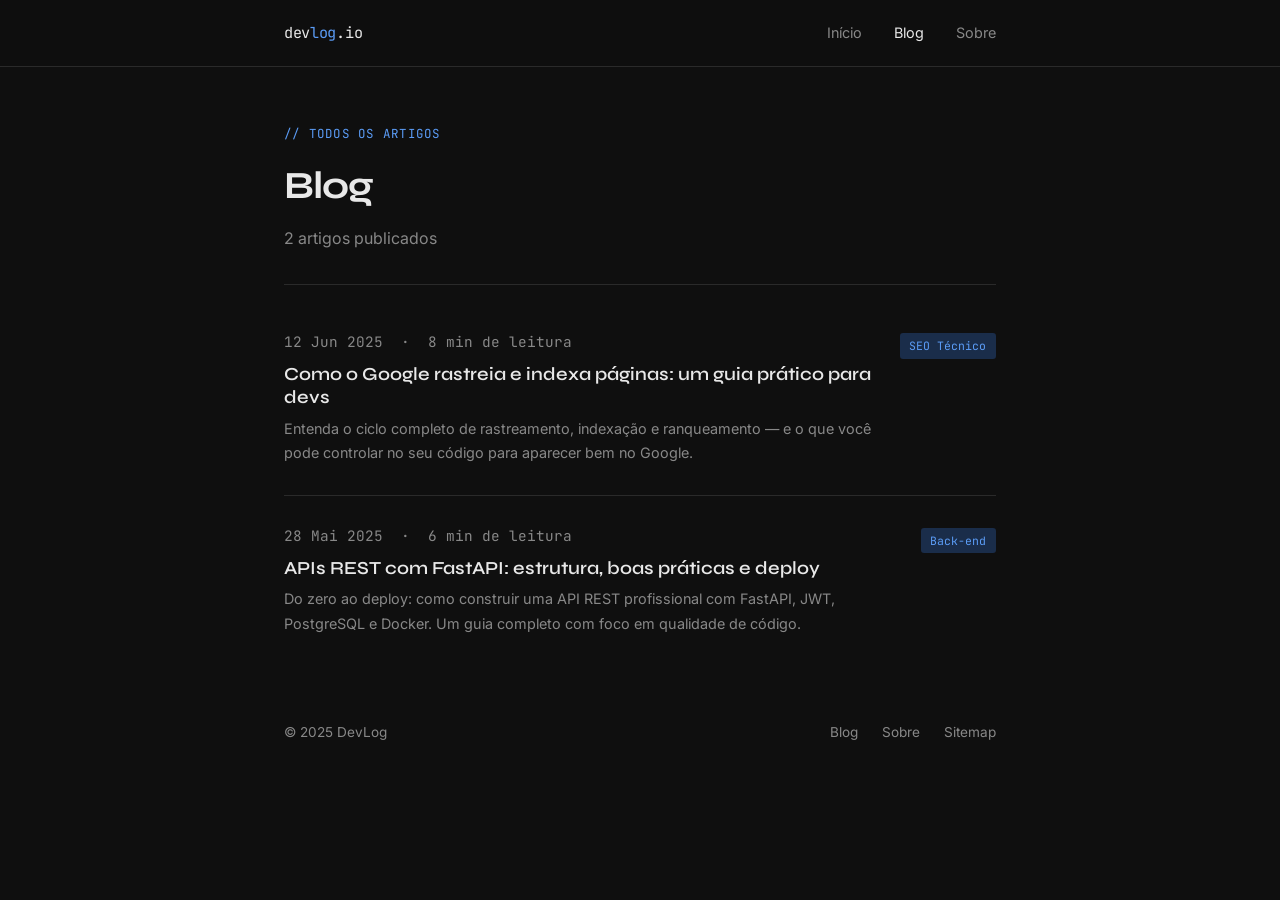
==== blog.html @ d5c86665 "uploading test site to github" ====
<!DOCTYPE html>
<html lang="pt-BR">
<head>
  <meta charset="UTF-8" />
  <meta name="viewport" content="width=device-width, initial-scale=1.0" />

  <!-- SEO BÁSICO -->
  <title>Blog – DevLog | Artigos sobre Desenvolvimento e Tech</title>
  <meta name="description" content="Todos os artigos do DevLog: desenvolvimento back-end, SEO técnico, ferramentas para devs e dicas de carreira em tecnologia." />
  <meta name="robots" content="index, follow" />
  <link rel="canonical" href="https://IsaacTeles-cmd.github.io/seo-lab/blog.html" />

  <!-- OPEN GRAPH -->
  <meta property="og:type" content="website" />
  <meta property="og:title" content="Blog – DevLog | Artigos sobre Desenvolvimento e Tech" />
  <meta property="og:description" content="Todos os artigos do DevLog: desenvolvimento back-end, SEO técnico, ferramentas para devs e dicas de carreira em tecnologia." />
  <meta property="og:url" content="https://IsaacTeles-cmd.github.io/seo-lab/blog.html" />
  <meta property="og:locale" content="pt_BR" />

  <!-- SCHEMA.ORG – Blog -->
  <script type="application/ld+json">
  {
    "@context": "https://schema.org",
    "@type": "Blog",
    "name": "DevLog",
    "url": "https://IsaacTeles-cmd.github.io/seo-lab/blog.html",
    "description": "Artigos sobre desenvolvimento de software e tecnologia",
    "inLanguage": "pt-BR",
    "blogPost": [
      {
        "@type": "BlogPosting",
        "headline": "Como o Google rastreia e indexa páginas: um guia prático para devs",
        "url": "https://IsaacTeles-cmd.github.io/seo-lab/post-1.html",
        "datePublished": "2025-06-12"
      },
      {
        "@type": "BlogPosting",
        "headline": "APIs REST com FastAPI: estrutura, boas práticas e deploy",
        "url": "https://IsaacTeles-cmd.github.io/seo-lab/post-2.html",
        "datePublished": "2025-05-28"
      }
    ]
  }
  </script>

  <link rel="preconnect" href="https://fonts.googleapis.com" />
  <link rel="preconnect" href="https://fonts.gstatic.com" crossorigin />
  <link href="https://fonts.googleapis.com/css2?family=Syne:wght@600;700&family=Inter:wght@400;500&family=JetBrains+Mono:wght@400;500&display=swap" rel="stylesheet" />
  <link rel="stylesheet" href="css/style.css" />
</head>
<body>

  <nav>
    <div class="nav-inner">
      <a href="index.html" class="nav-logo">dev<span>log</span>.io</a>
      <ul class="nav-links">
        <li><a href="index.html">Início</a></li>
        <li><a href="blog.html" class="active">Blog</a></li>
        <li><a href="sobre.html">Sobre</a></li>
      </ul>
    </div>
  </nav>

  <main>
    <div class="container">

      <section class="article-header">
        <p class="hero-eyebrow">// todos os artigos</p>
        <h1>Blog</h1>
        <p style="color:var(--muted); margin-top:0.5rem;">2 artigos publicados</p>
      </section>

      <section style="padding: 1rem 0;">
        <div class="post-grid">

          <article class="post-card">
            <div>
              <p class="post-meta">12 Jun 2025 &nbsp;·&nbsp; 8 min de leitura</p>
              <h3><a href="post-1.html">Como o Google rastreia e indexa páginas: um guia prático para devs</a></h3>
              <p>Entenda o ciclo completo de rastreamento, indexação e ranqueamento — e o que você pode controlar no seu código para aparecer bem no Google.</p>
            </div>
            <span class="post-tag">SEO Técnico</span>
          </article>

          <article class="post-card">
            <div>
              <p class="post-meta">28 Mai 2025 &nbsp;·&nbsp; 6 min de leitura</p>
              <h3><a href="post-2.html">APIs REST com FastAPI: estrutura, boas práticas e deploy</a></h3>
              <p>Do zero ao deploy: como construir uma API REST profissional com FastAPI, JWT, PostgreSQL e Docker. Um guia completo com foco em qualidade de código.</p>
            </div>
            <span class="post-tag">Back-end</span>
          </article>

        </div>
      </section>

    </div>
  </main>

  <footer>
    <div class="footer-inner">
      <span>© 2025 DevLog</span>
      <div class="footer-links">
        <a href="blog.html">Blog</a>
        <a href="sobre.html">Sobre</a>
        <a href="sitemap.xml">Sitemap</a>
      </div>
    </div>
  </footer>

</body>
</html>
---- css/style.css ----
/* === TOKENS === */
:root {
  --bg: #0f0f0f;
  --surface: #181818;
  --border: #2a2a2a;
  --text: #e8e8e8;
  --muted: #888;
  --accent: #5b9cf6;
  --accent-dim: #1a2d4a;
  --font-display: 'Syne', sans-serif;
  --font-body: 'Inter', sans-serif;
  --font-mono: 'JetBrains Mono', monospace;
  --max-w: 760px;
  --radius: 6px;
}

/* === RESET === */
*, *::before, *::after { box-sizing: border-box; margin: 0; padding: 0; }
html { scroll-behavior: smooth; }
body {
  background: var(--bg);
  color: var(--text);
  font-family: var(--font-body);
  font-size: 1rem;
  line-height: 1.7;
  -webkit-font-smoothing: antialiased;
}
img { max-width: 100%; display: block; }
a { color: var(--accent); text-decoration: none; }
a:hover { text-decoration: underline; }

/* === LAYOUT === */
.container {
  max-width: var(--max-w);
  margin: 0 auto;
  padding: 0 1.5rem;
}

/* === NAVBAR === */
nav {
  border-bottom: 1px solid var(--border);
  padding: 1.2rem 0;
  position: sticky;
  top: 0;
  background: rgba(15,15,15,0.92);
  backdrop-filter: blur(10px);
  z-index: 100;
}
.nav-inner {
  max-width: var(--max-w);
  margin: 0 auto;
  padding: 0 1.5rem;
  display: flex;
  align-items: center;
  justify-content: space-between;
}
.nav-logo {
  font-family: var(--font-mono);
  font-size: 0.95rem;
  color: var(--text);
  letter-spacing: -0.02em;
}
.nav-logo span { color: var(--accent); }
.nav-links {
  display: flex;
  gap: 2rem;
  list-style: none;
}
.nav-links a {
  color: var(--muted);
  font-size: 0.9rem;
  transition: color 0.2s;
}
.nav-links a:hover,
.nav-links a.active { color: var(--text); text-decoration: none; }

/* === HERO === */
.hero {
  padding: 5rem 0 3rem;
  border-bottom: 1px solid var(--border);
}
.hero-eyebrow {
  font-family: var(--font-mono);
  font-size: 0.78rem;
  color: var(--accent);
  letter-spacing: 0.1em;
  text-transform: uppercase;
  margin-bottom: 1.2rem;
}
.hero h1 {
  font-family: var(--font-display);
  font-size: clamp(2rem, 5vw, 3.2rem);
  font-weight: 700;
  line-height: 1.1;
  letter-spacing: -0.03em;
  margin-bottom: 1.2rem;
}
.hero h1 em {
  font-style: normal;
  color: var(--accent);
}
.hero-desc {
  font-size: 1.05rem;
  color: var(--muted);
  max-width: 560px;
  margin-bottom: 2rem;
}
.btn {
  display: inline-flex;
  align-items: center;
  gap: 0.5rem;
  background: var(--accent);
  color: #000;
  font-weight: 600;
  font-size: 0.9rem;
  padding: 0.65rem 1.4rem;
  border-radius: var(--radius);
  transition: opacity 0.2s;
}
.btn:hover { opacity: 0.85; text-decoration: none; }
.btn-ghost {
  background: transparent;
  color: var(--muted);
  border: 1px solid var(--border);
}
.btn-ghost:hover { color: var(--text); border-color: var(--muted); opacity: 1; }

/* === SECTION === */
.section { padding: 3.5rem 0; border-bottom: 1px solid var(--border); }
.section-label {
  font-family: var(--font-mono);
  font-size: 0.75rem;
  color: var(--muted);
  letter-spacing: 0.08em;
  text-transform: uppercase;
  margin-bottom: 2rem;
}
.section h2 {
  font-family: var(--font-display);
  font-size: 1.6rem;
  font-weight: 700;
  letter-spacing: -0.02em;
  margin-bottom: 1rem;
}

/* === POST CARDS === */
.post-grid { display: flex; flex-direction: column; gap: 0; }
.post-card {
  padding: 1.8rem 0;
  border-bottom: 1px solid var(--border);
  display: grid;
  grid-template-columns: 1fr auto;
  gap: 1rem;
  align-items: start;
}
.post-card:last-child { border-bottom: none; }
.post-meta {
  font-family: var(--font-mono);
  font-size: 0.75rem;
  color: var(--muted);
  margin-bottom: 0.5rem;
}
.post-card h3 {
  font-family: var(--font-display);
  font-size: 1.15rem;
  font-weight: 600;
  margin-bottom: 0.4rem;
  line-height: 1.3;
}
.post-card h3 a { color: var(--text); }
.post-card h3 a:hover { color: var(--accent); text-decoration: none; }
.post-card p { color: var(--muted); font-size: 0.9rem; }
.post-tag {
  font-family: var(--font-mono);
  font-size: 0.72rem;
  color: var(--accent);
  background: var(--accent-dim);
  padding: 0.2rem 0.6rem;
  border-radius: 3px;
  white-space: nowrap;
  align-self: start;
  margin-top: 0.2rem;
}

/* === ARTIGO === */
.article-header { padding: 3.5rem 0 2rem; border-bottom: 1px solid var(--border); }
.article-header h1 {
  font-family: var(--font-display);
  font-size: clamp(1.6rem, 4vw, 2.4rem);
  font-weight: 700;
  letter-spacing: -0.03em;
  line-height: 1.2;
  margin: 0.8rem 0 1rem;
}
.article-meta {
  font-family: var(--font-mono);
  font-size: 0.8rem;
  color: var(--muted);
  display: flex;
  gap: 1.5rem;
  flex-wrap: wrap;
}
.article-body { padding: 2.5rem 0; }
.article-body h2 {
  font-family: var(--font-display);
  font-size: 1.4rem;
  font-weight: 700;
  margin: 2.5rem 0 0.8rem;
  letter-spacing: -0.02em;
}
.article-body h3 {
  font-size: 1.1rem;
  font-weight: 600;
  margin: 1.8rem 0 0.6rem;
  color: var(--text);
}
.article-body p { margin-bottom: 1.2rem; color: #ccc; }
.article-body ul, .article-body ol {
  padding-left: 1.4rem;
  margin-bottom: 1.2rem;
  color: #ccc;
}
.article-body li { margin-bottom: 0.4rem; }
.article-body code {
  font-family: var(--font-mono);
  font-size: 0.85em;
  background: var(--surface);
  border: 1px solid var(--border);
  padding: 0.15em 0.4em;
  border-radius: 3px;
  color: var(--accent);
}
.article-body pre {
  background: var(--surface);
  border: 1px solid var(--border);
  border-radius: var(--radius);
  padding: 1.2rem;
  overflow-x: auto;
  margin-bottom: 1.5rem;
}
.article-body pre code {
  background: none;
  border: none;
  padding: 0;
  font-size: 0.88rem;
  color: #ccc;
}
.article-body strong { color: var(--text); }
.article-body blockquote {
  border-left: 3px solid var(--accent);
  padding: 0.8rem 1.2rem;
  margin: 1.5rem 0;
  background: var(--surface);
  border-radius: 0 var(--radius) var(--radius) 0;
  color: var(--muted);
  font-style: italic;
}
.read-more {
  margin-top: 2rem;
  padding-top: 2rem;
  border-top: 1px solid var(--border);
}

/* === SOBRE === */
.about-header { padding: 3.5rem 0 2rem; border-bottom: 1px solid var(--border); }
.about-body { padding: 2.5rem 0; }
.about-body p { color: #ccc; margin-bottom: 1.2rem; }
.skill-list {
  display: flex;
  flex-wrap: wrap;
  gap: 0.5rem;
  margin: 1rem 0 2rem;
  list-style: none;
  padding: 0;
}
.skill-list li {
  font-family: var(--font-mono);
  font-size: 0.8rem;
  color: var(--accent);
  background: var(--accent-dim);
  padding: 0.3rem 0.8rem;
  border-radius: 3px;
}

/* === FOOTER === */
footer {
  padding: 2.5rem 0;
  color: var(--muted);
  font-size: 0.85rem;
}
.footer-inner {
  max-width: var(--max-w);
  margin: 0 auto;
  padding: 0 1.5rem;
  display: flex;
  justify-content: space-between;
  align-items: center;
  flex-wrap: wrap;
  gap: 1rem;
}
.footer-links { display: flex; gap: 1.5rem; }
.footer-links a { color: var(--muted); }
.footer-links a:hover { color: var(--text); }

/* === MOBILE === */
@media (max-width: 600px) {
  .nav-links { gap: 1.2rem; }
  .post-card { grid-template-columns: 1fr; }
  .post-tag { width: fit-content; }
  .footer-inner { flex-direction: column; align-items: flex-start; }
}
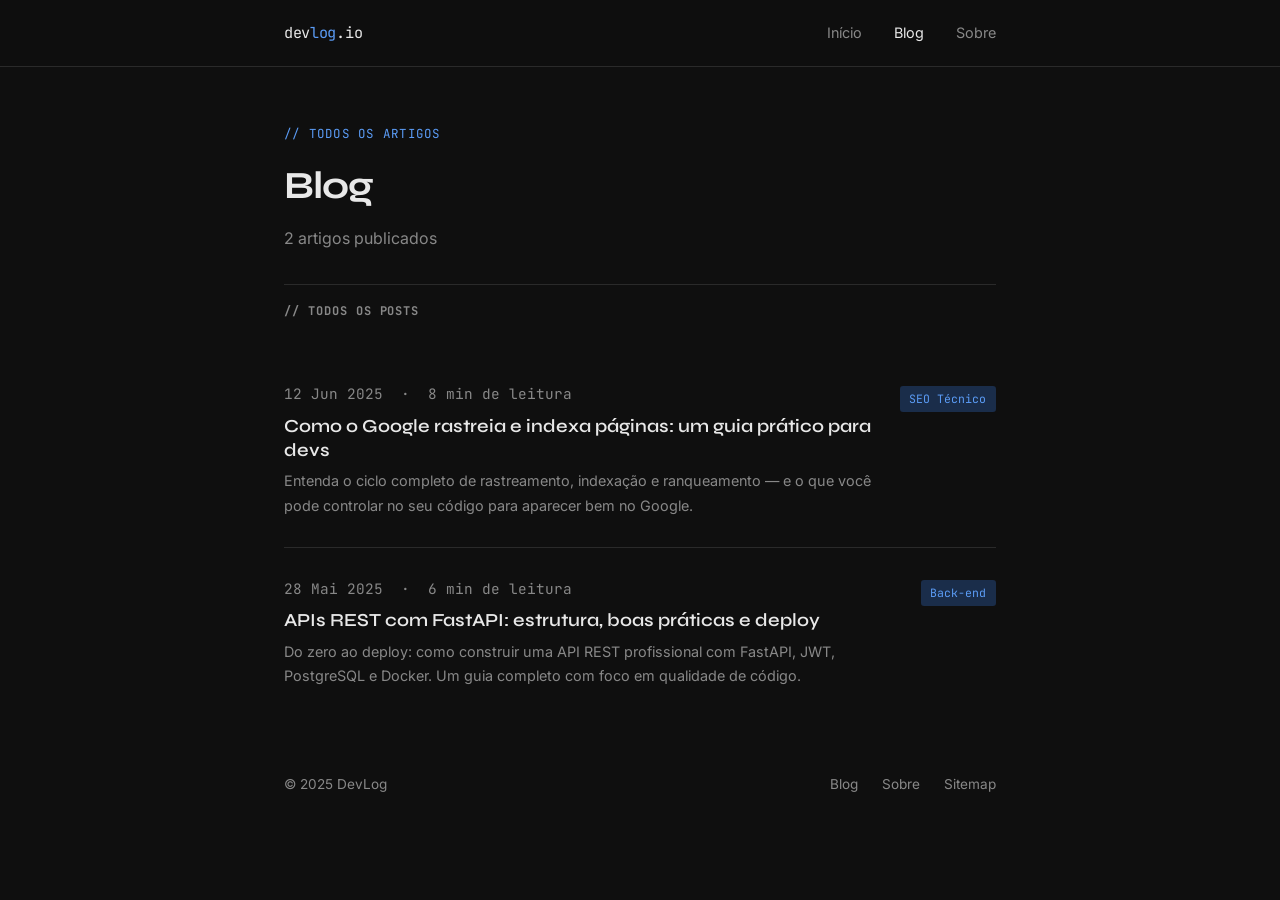
==== commit e681399b: "fixed some issues like Missing Referrer, H2 missing and long Meta descriptions" ====
--- a/blog.html
+++ b/blog.html
@@ -1,112 +1,164 @@
-<!DOCTYPE html>
+<!doctype html>
 <html lang="pt-BR">
-<head>
-  <meta charset="UTF-8" />
-  <meta name="viewport" content="width=device-width, initial-scale=1.0" />
+  <head>
 
-  <!-- SEO BÁSICO -->
-  <title>Blog – DevLog | Artigos sobre Desenvolvimento e Tech</title>
-  <meta name="description" content="Todos os artigos do DevLog: desenvolvimento back-end, SEO técnico, ferramentas para devs e dicas de carreira em tecnologia." />
-  <meta name="robots" content="index, follow" />
-  <link rel="canonical" href="https://IsaacTeles-cmd.github.io/seo-lab/blog.html" />
+    <meta name="referrer" content="strict-origin-when-cross-origin" />
+     <!-- Google tag (gtag.js) -->
+    <script async src="https://www.googletagmanager.com/gtag/js?id=G-HTND6VY05K"></script>
+    <script>
+      window.dataLayer = window.dataLayer || [];
+      function gtag(){dataLayer.push(arguments);}
+      gtag('js', new Date());
 
-  <!-- OPEN GRAPH -->
-  <meta property="og:type" content="website" />
-  <meta property="og:title" content="Blog – DevLog | Artigos sobre Desenvolvimento e Tech" />
-  <meta property="og:description" content="Todos os artigos do DevLog: desenvolvimento back-end, SEO técnico, ferramentas para devs e dicas de carreira em tecnologia." />
-  <meta property="og:url" content="https://IsaacTeles-cmd.github.io/seo-lab/blog.html" />
-  <meta property="og:locale" content="pt_BR" />
+      gtag('config', 'G-HTND6VY05K');
+    </script>
 
-  <!-- SCHEMA.ORG – Blog -->
-  <script type="application/ld+json">
-  {
-    "@context": "https://schema.org",
-    "@type": "Blog",
-    "name": "DevLog",
-    "url": "https://IsaacTeles-cmd.github.io/seo-lab/blog.html",
-    "description": "Artigos sobre desenvolvimento de software e tecnologia",
-    "inLanguage": "pt-BR",
-    "blogPost": [
+    <meta charset="UTF-8" />
+    <meta name="viewport" content="width=device-width, initial-scale=1.0" />
+    <meta
+      name="google-site-verification"
+      content="j3n9p_rNJ2JUV6eii2PbiMdsbD_wMvGUTxcxkC35BM4"
+    />
+
+    <!-- SEO BÁSICO -->
+    <title>Blog – DevLog | Artigos sobre Desenvolvimento e Tech</title>
+    <meta
+      name="description"
+      content="Todos os artigos do DevLog: desenvolvimento back-end, SEO técnico, ferramentas para devs e dicas de carreira em tecnologia."
+    />
+    <meta name="robots" content="index, follow" />
+    <link
+      rel="canonical"
+      href="https://isaacteles-cmd.github.io/seo-lab/blog.html"
+    />
+
+    <!-- OPEN GRAPH -->
+    <meta property="og:type" content="website" />
+    <meta
+      property="og:title"
+      content="Blog – DevLog | Artigos sobre Desenvolvimento e Tech"
+    />
+    <meta
+      property="og:description"
+      content="Todos os artigos do DevLog: desenvolvimento back-end, SEO técnico, ferramentas para devs e dicas de carreira em tecnologia."
+    />
+    <meta
+      property="og:url"
+      content="https://isaacteles-cmd.github.io/seo-lab/blog.html"
+    />
+    <meta property="og:locale" content="pt_BR" />
+
+    <!-- SCHEMA.ORG – Blog -->
+    <script type="application/ld+json">
       {
-        "@type": "BlogPosting",
-        "headline": "Como o Google rastreia e indexa páginas: um guia prático para devs",
-        "url": "https://IsaacTeles-cmd.github.io/seo-lab/post-1.html",
-        "datePublished": "2025-06-12"
-      },
-      {
-        "@type": "BlogPosting",
-        "headline": "APIs REST com FastAPI: estrutura, boas práticas e deploy",
-        "url": "https://IsaacTeles-cmd.github.io/seo-lab/post-2.html",
-        "datePublished": "2025-05-28"
+        "@context": "https://schema.org",
+        "@type": "Blog",
+        "name": "DevLog",
+        "url": "https://isaacteles-cmd.github.io/seo-lab/blog.html",
+        "description": "Artigos sobre desenvolvimento de software e tecnologia",
+        "inLanguage": "pt-BR",
+        "blogPost": [
+          {
+            "@type": "BlogPosting",
+            "headline": "Como o Google rastreia e indexa páginas: um guia prático para devs",
+            "url": "https://isaacteles-cmd.github.io/seo-lab/post-1.html",
+            "datePublished": "2025-06-12"
+          },
+          {
+            "@type": "BlogPosting",
+            "headline": "APIs REST com FastAPI: estrutura, boas práticas e deploy",
+            "url": "https://isaacteles-cmd.github.io/seo-lab/post-2.html",
+            "datePublished": "2025-05-28"
+          }
+        ]
       }
-    ]
-  }
-  </script>
+    </script>
 
-  <link rel="preconnect" href="https://fonts.googleapis.com" />
-  <link rel="preconnect" href="https://fonts.gstatic.com" crossorigin />
-  <link href="https://fonts.googleapis.com/css2?family=Syne:wght@600;700&family=Inter:wght@400;500&family=JetBrains+Mono:wght@400;500&display=swap" rel="stylesheet" />
-  <link rel="stylesheet" href="css/style.css" />
-</head>
-<body>
+    <link rel="preconnect" href="https://fonts.googleapis.com" />
+    <link rel="preconnect" href="https://fonts.gstatic.com" crossorigin />
+    <link
+      href="https://fonts.googleapis.com/css2?family=Syne:wght@600;700&family=Inter:wght@400;500&family=JetBrains+Mono:wght@400;500&display=swap"
+      rel="stylesheet"
+    />
+    <link rel="stylesheet" href="css/style.css" />
+  </head>
+  <body>
+    <nav>
+      <div class="nav-inner">
+        <a href="index.html" class="nav-logo">dev<span>log</span>.io</a>
+        <ul class="nav-links">
+          <li><a href="index.html">Início</a></li>
+          <li><a href="blog.html" class="active">Blog</a></li>
+          <li><a href="sobre.html">Sobre</a></li>
+        </ul>
+      </div>
+    </nav>
 
-  <nav>
-    <div class="nav-inner">
-      <a href="index.html" class="nav-logo">dev<span>log</span>.io</a>
-      <ul class="nav-links">
-        <li><a href="index.html">Início</a></li>
-        <li><a href="blog.html" class="active">Blog</a></li>
-        <li><a href="sobre.html">Sobre</a></li>
-      </ul>
-    </div>
-  </nav>
+    <main>
+      <div class="container">
+        <section class="article-header">
+          <p class="hero-eyebrow">// todos os artigos</p>
+          <h1>Blog</h1>
+          <p style="color: var(--muted); margin-top: 0.5rem">
+            2 artigos publicados
+          </p>
+        </section>
 
-  <main>
-    <div class="container">
+        <section style="padding: 1rem 0">
+          <h2 class="section-label">// todos os posts</h2>
+          <div class="post-grid">
+            <article class="post-card">
+              <div>
+                <p class="post-meta">
+                  12 Jun 2025 &nbsp;·&nbsp; 8 min de leitura
+                </p>
+                <h3>
+                  <a href="post-1.html"
+                    >Como o Google rastreia e indexa páginas: um guia prático
+                    para devs</a
+                  >
+                </h3>
+                <p>
+                  Entenda o ciclo completo de rastreamento, indexação e
+                  ranqueamento — e o que você pode controlar no seu código para
+                  aparecer bem no Google.
+                </p>
+              </div>
+              <span class="post-tag">SEO Técnico</span>
+            </article>
 
-      <section class="article-header">
-        <p class="hero-eyebrow">// todos os artigos</p>
-        <h1>Blog</h1>
-        <p style="color:var(--muted); margin-top:0.5rem;">2 artigos publicados</p>
-      </section>
+            <article class="post-card">
+              <div>
+                <p class="post-meta">
+                  28 Mai 2025 &nbsp;·&nbsp; 6 min de leitura
+                </p>
+                <h3>
+                  <a href="post-2.html"
+                    >APIs REST com FastAPI: estrutura, boas práticas e deploy</a
+                  >
+                </h3>
+                <p>
+                  Do zero ao deploy: como construir uma API REST profissional
+                  com FastAPI, JWT, PostgreSQL e Docker. Um guia completo com
+                  foco em qualidade de código.
+                </p>
+              </div>
+              <span class="post-tag">Back-end</span>
+            </article>
+          </div>
+        </section>
+      </div>
+    </main>
 
-      <section style="padding: 1rem 0;">
-        <div class="post-grid">
-
-          <article class="post-card">
-            <div>
-              <p class="post-meta">12 Jun 2025 &nbsp;·&nbsp; 8 min de leitura</p>
-              <h3><a href="post-1.html">Como o Google rastreia e indexa páginas: um guia prático para devs</a></h3>
-              <p>Entenda o ciclo completo de rastreamento, indexação e ranqueamento — e o que você pode controlar no seu código para aparecer bem no Google.</p>
-            </div>
-            <span class="post-tag">SEO Técnico</span>
-          </article>
-
-          <article class="post-card">
-            <div>
-              <p class="post-meta">28 Mai 2025 &nbsp;·&nbsp; 6 min de leitura</p>
-              <h3><a href="post-2.html">APIs REST com FastAPI: estrutura, boas práticas e deploy</a></h3>
-              <p>Do zero ao deploy: como construir uma API REST profissional com FastAPI, JWT, PostgreSQL e Docker. Um guia completo com foco em qualidade de código.</p>
-            </div>
-            <span class="post-tag">Back-end</span>
-          </article>
-
+    <footer>
+      <div class="footer-inner">
+        <span>© 2025 DevLog</span>
+        <div class="footer-links">
+          <a href="blog.html">Blog</a>
+          <a href="sobre.html">Sobre</a>
+          <a href="sitemap.xml">Sitemap</a>
         </div>
-      </section>
-
-    </div>
-  </main>
-
-  <footer>
-    <div class="footer-inner">
-      <span>© 2025 DevLog</span>
-      <div class="footer-links">
-        <a href="blog.html">Blog</a>
-        <a href="sobre.html">Sobre</a>
-        <a href="sitemap.xml">Sitemap</a>
       </div>
-    </div>
-  </footer>
-
-</body>
+    </footer>
+  </body>
 </html>
